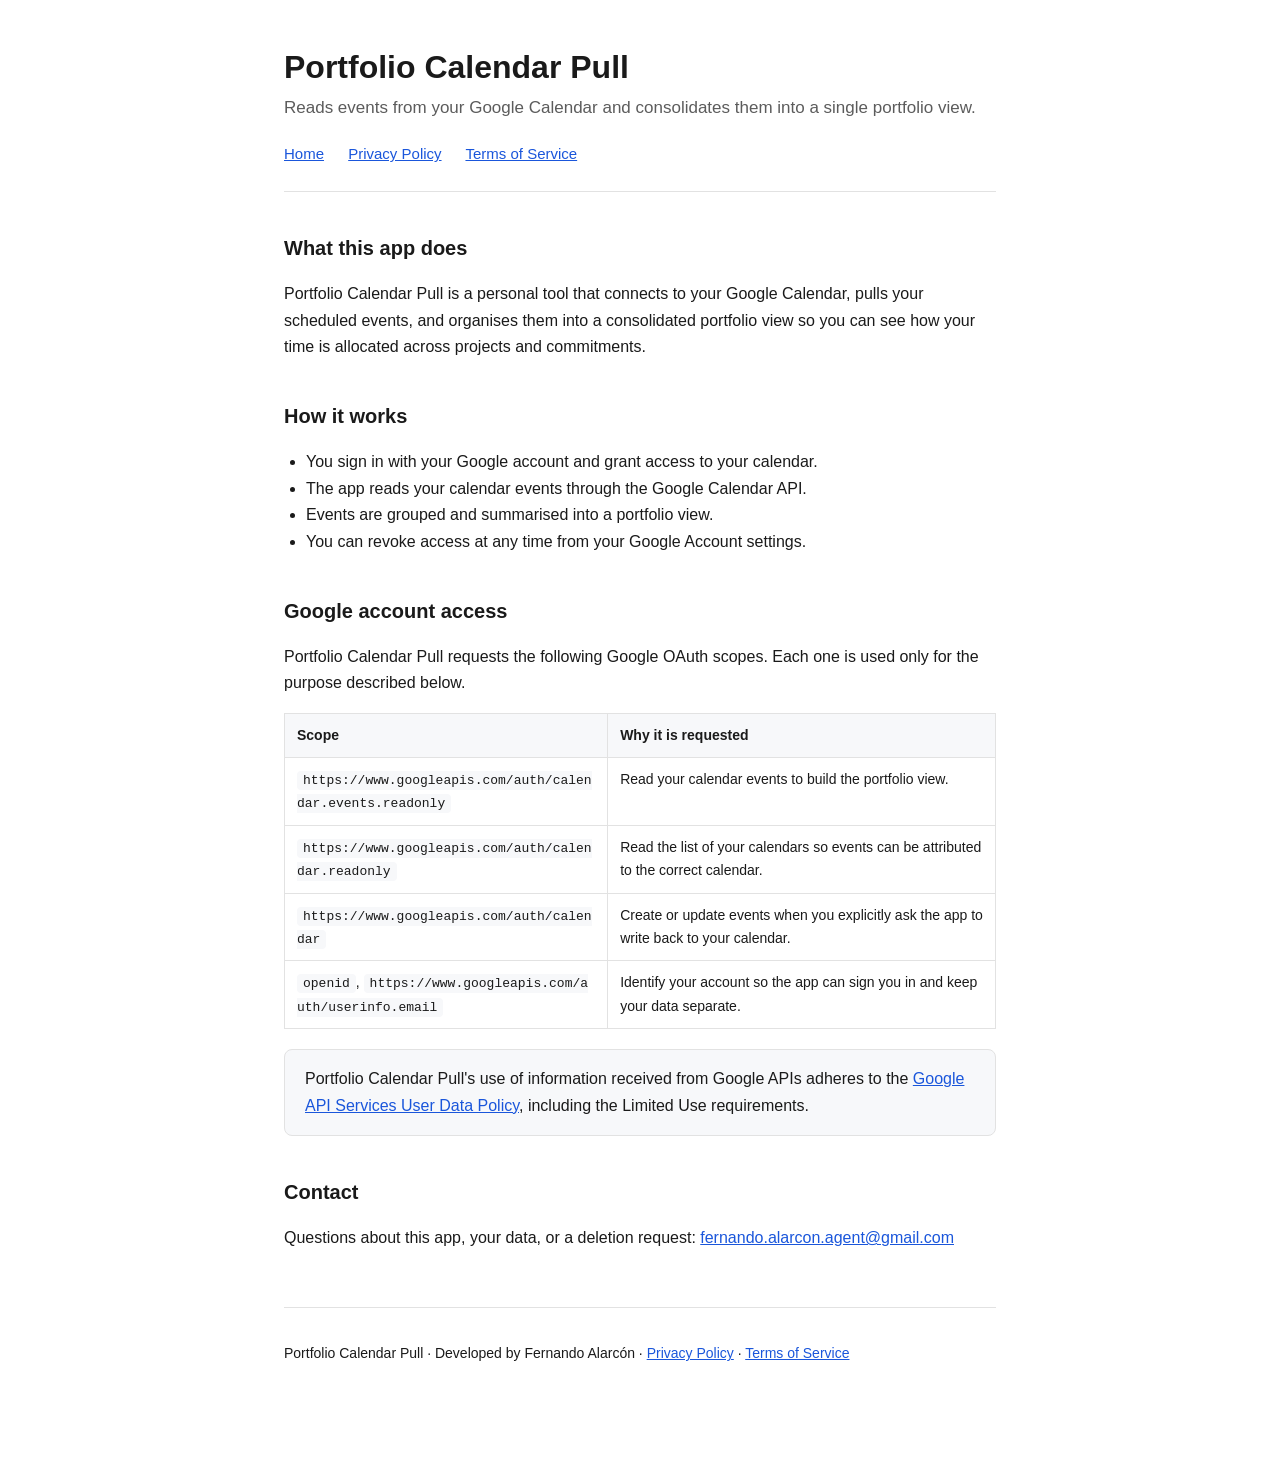
==== docs/index.html @ a225403e "Move pages to docs/ so GitHub Pages can serve them GitHub Pages only accepts / or /docs as the publi" ====
<!DOCTYPE html>
<html lang="en">
<head>
<meta charset="utf-8">
<meta name="viewport" content="width=device-width, initial-scale=1">
<title>Portfolio Calendar Pull</title>
<meta name="description" content="Portfolio Calendar Pull reads events from your Google Calendar and consolidates them into a single portfolio view.">
<link rel="stylesheet" href="style.css">
</head>
<body>
<div class="wrap">

<header>
  <h1>Portfolio Calendar Pull</h1>
  <p class="tagline">Reads events from your Google Calendar and consolidates them into a single portfolio view.</p>
  <nav>
    <a href="index.html">Home</a>
    <a href="privacy.html">Privacy Policy</a>
    <a href="terms.html">Terms of Service</a>
  </nav>
</header>

<h2>What this app does</h2>
<p>
  Portfolio Calendar Pull is a personal tool that connects to your Google Calendar,
  pulls your scheduled events, and organises them into a consolidated portfolio view
  so you can see how your time is allocated across projects and commitments.
</p>

<h2>How it works</h2>
<ul>
  <li>You sign in with your Google account and grant access to your calendar.</li>
  <li>The app reads your calendar events through the Google Calendar API.</li>
  <li>Events are grouped and summarised into a portfolio view.</li>
  <li>You can revoke access at any time from your Google Account settings.</li>
</ul>

<h2>Google account access</h2>
<p>
  Portfolio Calendar Pull requests the following Google OAuth scopes. Each one is used
  only for the purpose described below.
</p>

<table>
  <thead>
    <tr><th>Scope</th><th>Why it is requested</th></tr>
  </thead>
  <tbody>
    <tr>
      <td><code>https://www.googleapis.com/auth/calendar.events.readonly</code></td>
      <td>Read your calendar events to build the portfolio view.</td>
    </tr>
    <tr>
      <td><code>https://www.googleapis.com/auth/calendar.readonly</code></td>
      <td>Read the list of your calendars so events can be attributed to the correct calendar.</td>
    </tr>
    <tr>
      <td><code>https://www.googleapis.com/auth/calendar</code></td>
      <td>Create or update events when you explicitly ask the app to write back to your calendar.</td>
    </tr>
    <tr>
      <td><code>openid</code>, <code>https://www.googleapis.com/auth/userinfo.email</code></td>
      <td>Identify your account so the app can sign you in and keep your data separate.</td>
    </tr>
  </tbody>
</table>

<div class="card">
  <p style="margin:0">
    Portfolio Calendar Pull's use of information received from Google APIs adheres to the
    <a href="https://developers.google.com/terms/api-services-user-data-policy" target="_blank" rel="noopener">Google API Services User Data Policy</a>,
    including the Limited Use requirements.
  </p>
</div>

<h2>Contact</h2>
<p>
  Questions about this app, your data, or a deletion request:
  <a href="mailto:fernando.alarcon.agent@gmail.com">fernando.alarcon.agent@gmail.com</a>
</p>

<footer>
  <p>Portfolio Calendar Pull &middot; Developed by Fernando Alarcón &middot;
  <a href="privacy.html">Privacy Policy</a> &middot;
  <a href="terms.html">Terms of Service</a></p>
</footer>

</div>
</body>
</html>
---- docs/style.css ----
:root{
  --bg:#ffffff; --fg:#1a1a1a; --muted:#5c5c5c; --line:#e2e2e2;
  --accent:#1a56db; --card:#f7f8fa;
}
@media (prefers-color-scheme: dark){
  :root{ --bg:#121417; --fg:#e8eaed; --muted:#9aa0a6; --line:#2a2e33;
         --accent:#8ab4f8; --card:#1a1d21; }
}
*{box-sizing:border-box}
body{
  margin:0; background:var(--bg); color:var(--fg);
  font:16px/1.65 -apple-system,BlinkMacSystemFont,"Segoe UI",Roboto,Helvetica,Arial,sans-serif;
}
.wrap{max-width:760px;margin:0 auto;padding:48px 24px 80px}
header{border-bottom:1px solid var(--line);padding-bottom:24px;margin-bottom:32px}
h1{font-size:32px;line-height:1.2;margin:0 0 8px}
h2{font-size:20px;margin:36px 0 10px;padding-top:4px}
h3{font-size:16px;margin:24px 0 6px}
p,li{color:var(--fg)}
.tagline{color:var(--muted);margin:0;font-size:17px}
.meta{color:var(--muted);font-size:14px;margin:0 0 24px}
a{color:var(--accent)}
code{background:var(--card);padding:2px 6px;border-radius:4px;font-size:13px;
     font-family:ui-monospace,SFMono-Regular,Menlo,monospace;word-break:break-all}
table{border-collapse:collapse;width:100%;margin:16px 0;font-size:14px}
th,td{border:1px solid var(--line);padding:10px 12px;text-align:left;vertical-align:top}
th{background:var(--card);font-weight:600}
.card{background:var(--card);border:1px solid var(--line);border-radius:8px;padding:16px 20px;margin:20px 0}
nav{margin-top:20px;font-size:15px}
nav a{margin-right:20px}
footer{border-top:1px solid var(--line);margin-top:56px;padding-top:20px;
       color:var(--muted);font-size:14px}
ul{padding-left:22px}
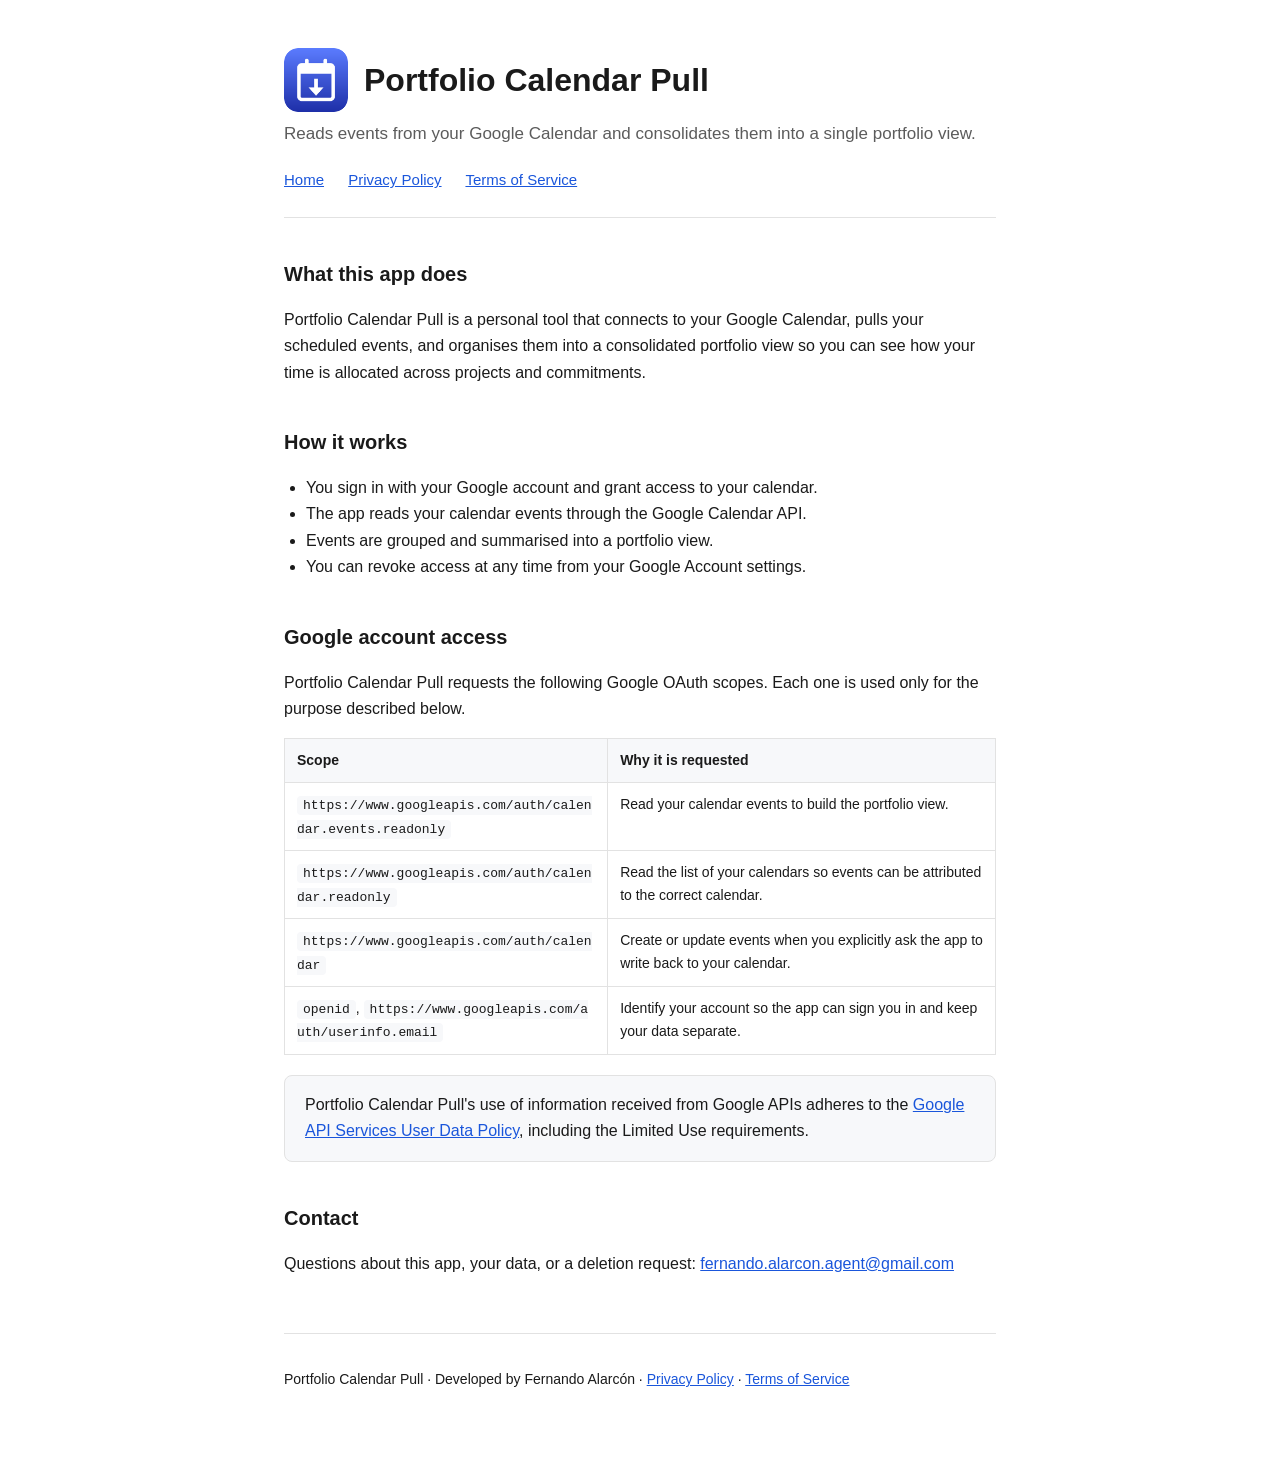
==== commit da48158d: "Add original app logo and wire it into the site Logo is generated from primitive geometry by brand/m" ====
--- a/docs/index.html
+++ b/docs/index.html
@@ -5,13 +5,17 @@
 <meta name="viewport" content="width=device-width, initial-scale=1">
 <title>Portfolio Calendar Pull</title>
 <meta name="description" content="Portfolio Calendar Pull reads events from your Google Calendar and consolidates them into a single portfolio view.">
+<link rel="icon" type="image/png" href="favicon.png">
 <link rel="stylesheet" href="style.css">
 </head>
 <body>
 <div class="wrap">
 
 <header>
-  <h1>Portfolio Calendar Pull</h1>
+  <div class="brand">
+    <img src="logo.png" width="64" height="64" alt="Portfolio Calendar Pull logo">
+    <h1>Portfolio Calendar Pull</h1>
+  </div>
   <p class="tagline">Reads events from your Google Calendar and consolidates them into a single portfolio view.</p>
   <nav>
     <a href="index.html">Home</a>
--- a/docs/style.css
+++ b/docs/style.css
@@ -31,3 +31,7 @@
 footer{border-top:1px solid var(--line);margin-top:56px;padding-top:20px;
        color:var(--muted);font-size:14px}
 ul{padding-left:22px}
+
+.brand{display:flex;align-items:center;gap:16px;margin-bottom:8px}
+.brand img{border-radius:14px;flex:none}
+.brand h1{margin:0}
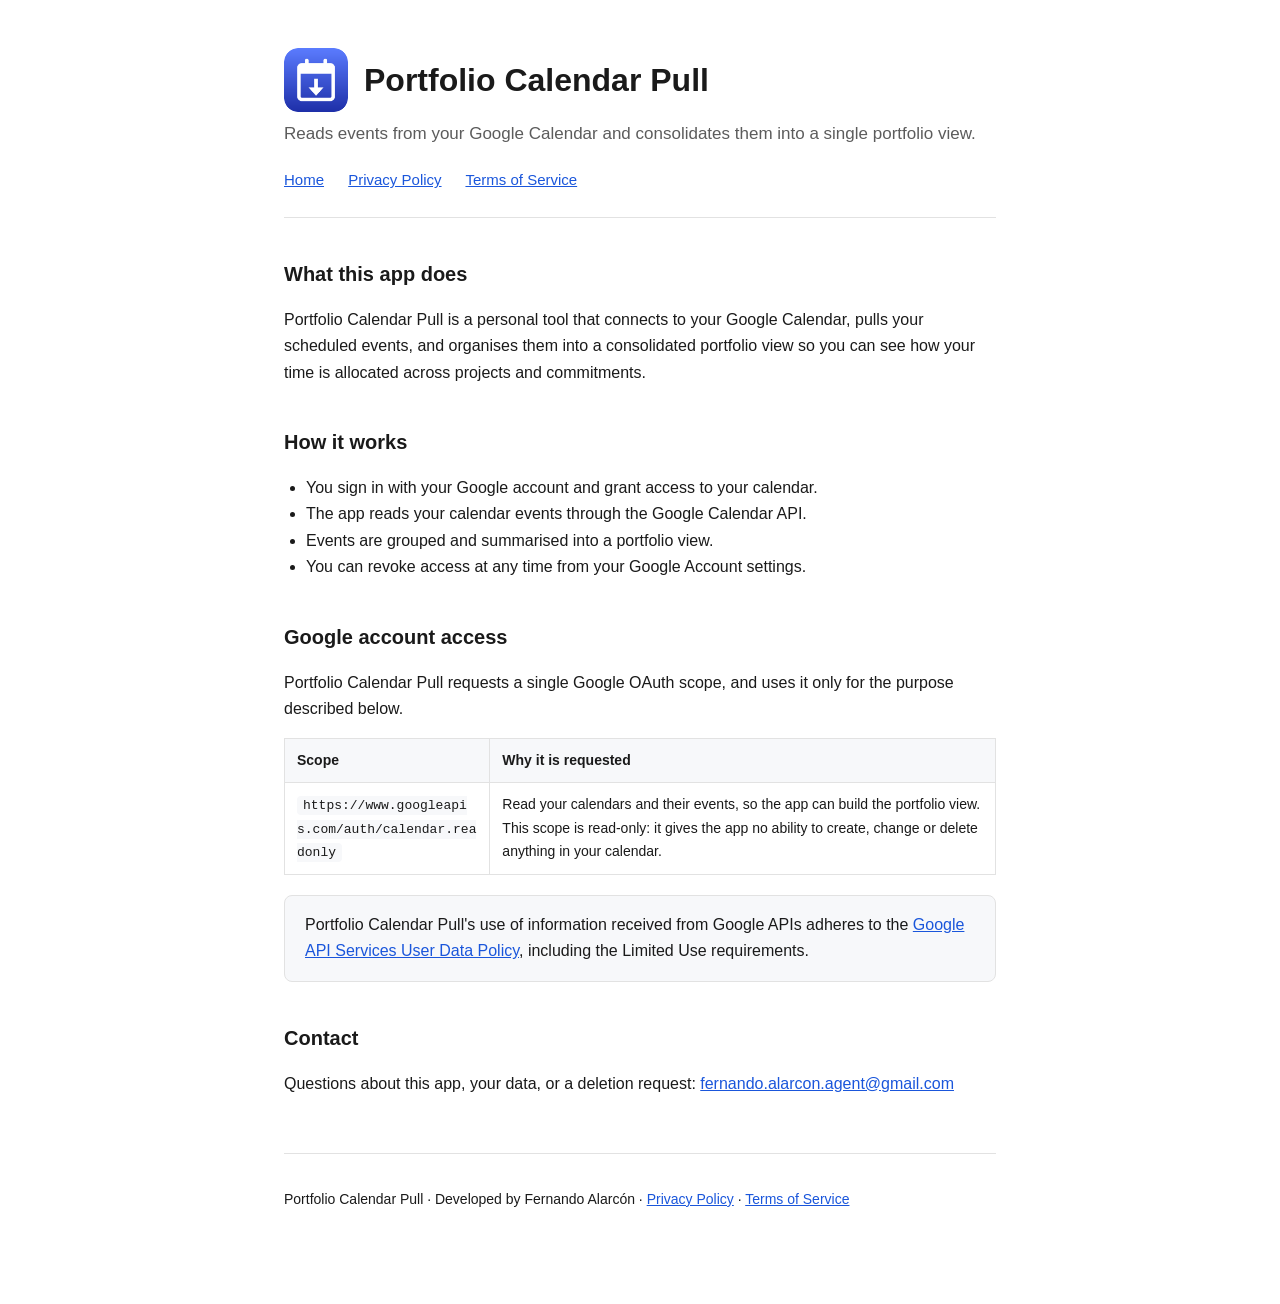
==== commit 0bd40f6f: "Trim documented scopes to calendar.readonly only The Cloud project requests a single scope. The page" ====
--- a/docs/index.html
+++ b/docs/index.html
@@ -41,8 +41,8 @@
 
 <h2>Google account access</h2>
 <p>
-  Portfolio Calendar Pull requests the following Google OAuth scopes. Each one is used
-  only for the purpose described below.
+  Portfolio Calendar Pull requests a single Google OAuth scope, and uses it only for the
+  purpose described below.
 </p>
 
 <table>
@@ -51,20 +51,10 @@
   </thead>
   <tbody>
     <tr>
-      <td><code>https://www.googleapis.com/auth/calendar.events.readonly</code></td>
-      <td>Read your calendar events to build the portfolio view.</td>
-    </tr>
-    <tr>
       <td><code>https://www.googleapis.com/auth/calendar.readonly</code></td>
-      <td>Read the list of your calendars so events can be attributed to the correct calendar.</td>
-    </tr>
-    <tr>
-      <td><code>https://www.googleapis.com/auth/calendar</code></td>
-      <td>Create or update events when you explicitly ask the app to write back to your calendar.</td>
-    </tr>
-    <tr>
-      <td><code>openid</code>, <code>https://www.googleapis.com/auth/userinfo.email</code></td>
-      <td>Identify your account so the app can sign you in and keep your data separate.</td>
+      <td>Read your calendars and their events, so the app can build the portfolio view.
+          This scope is read-only: it gives the app no ability to create, change or delete
+          anything in your calendar.</td>
     </tr>
   </tbody>
 </table>
